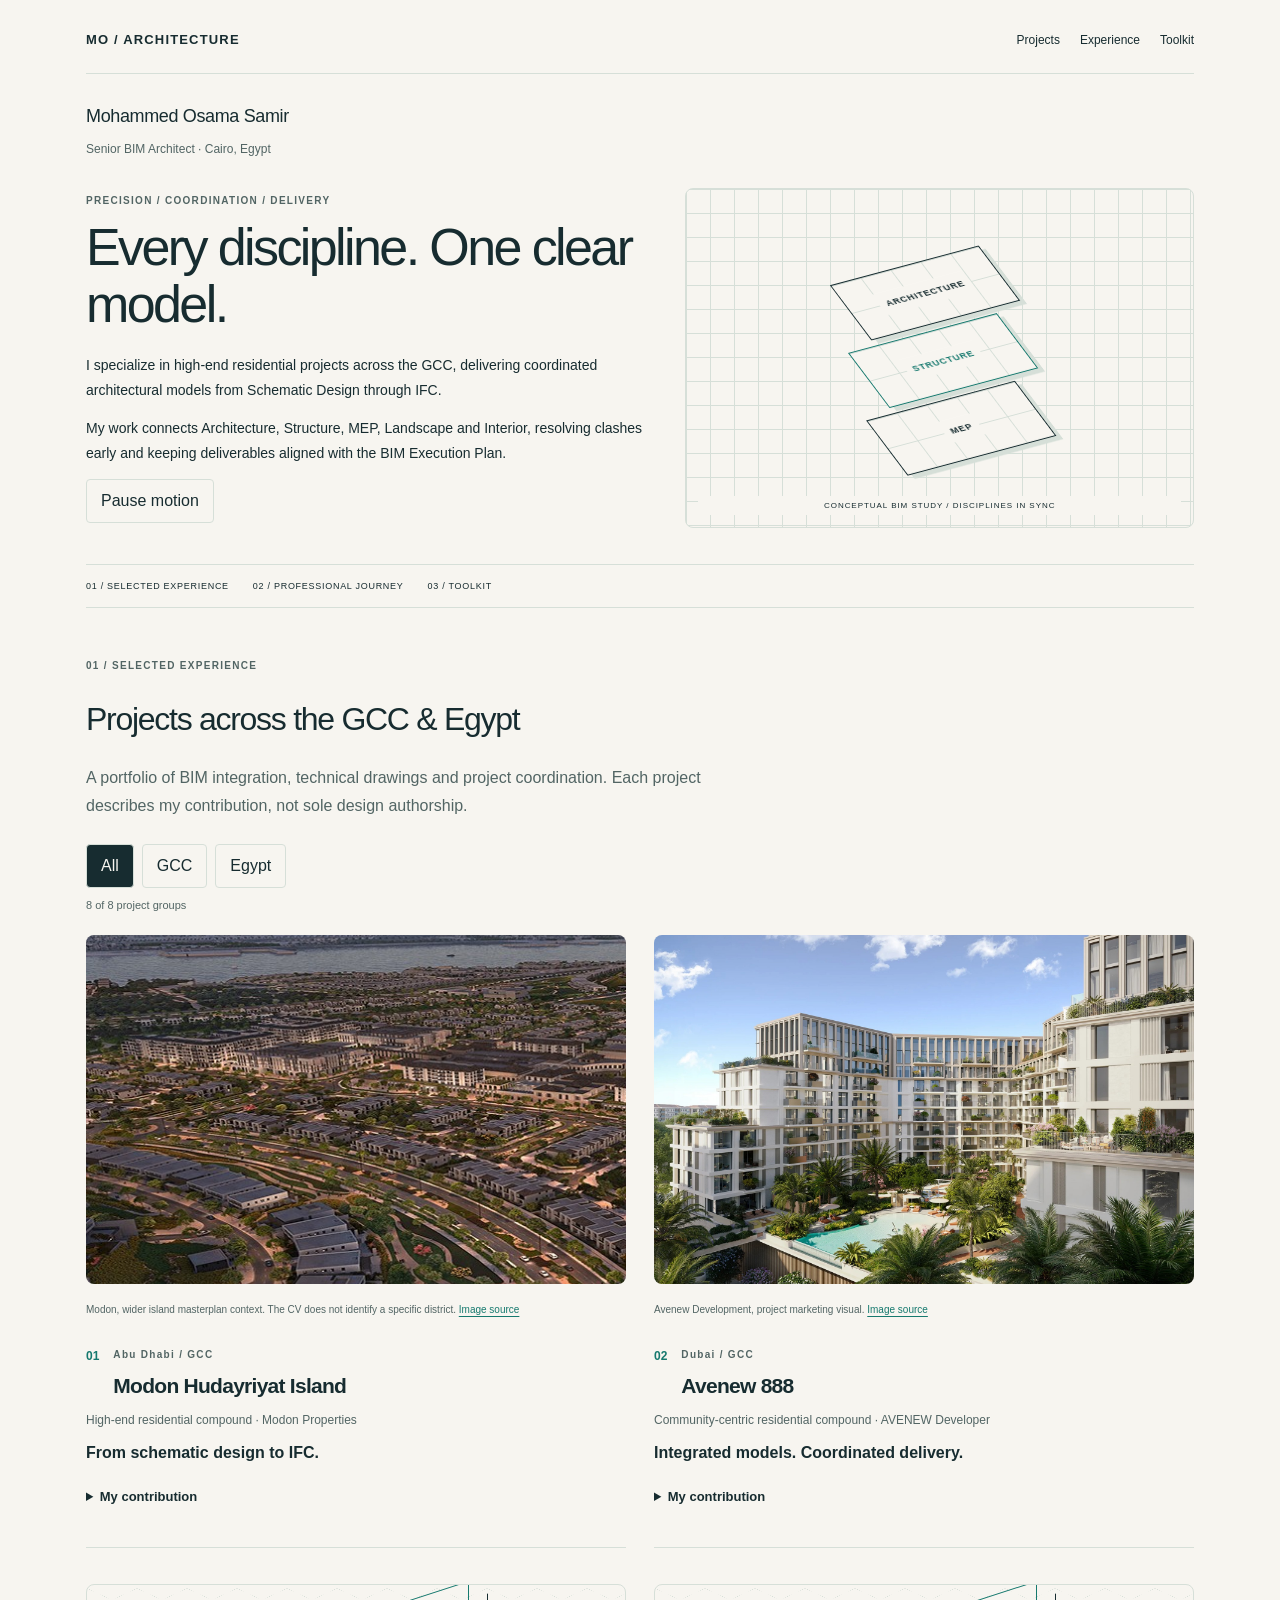
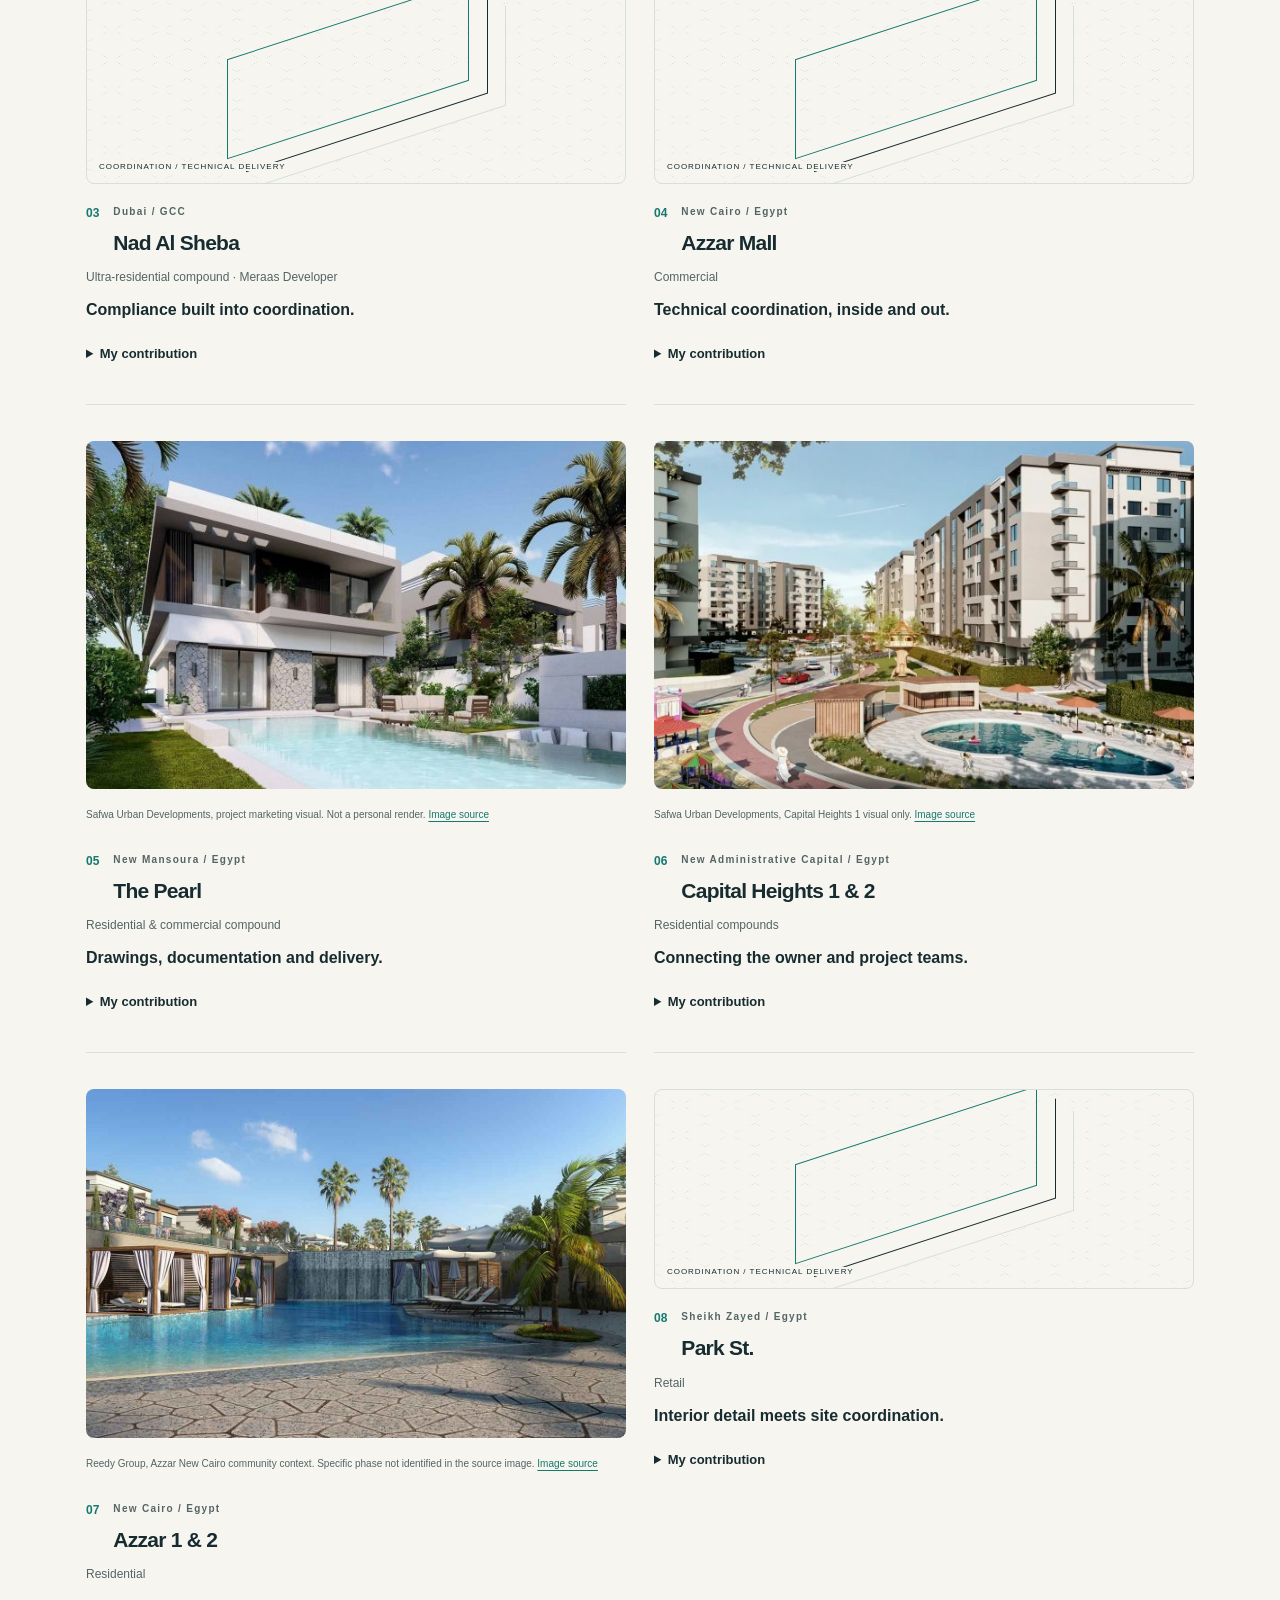
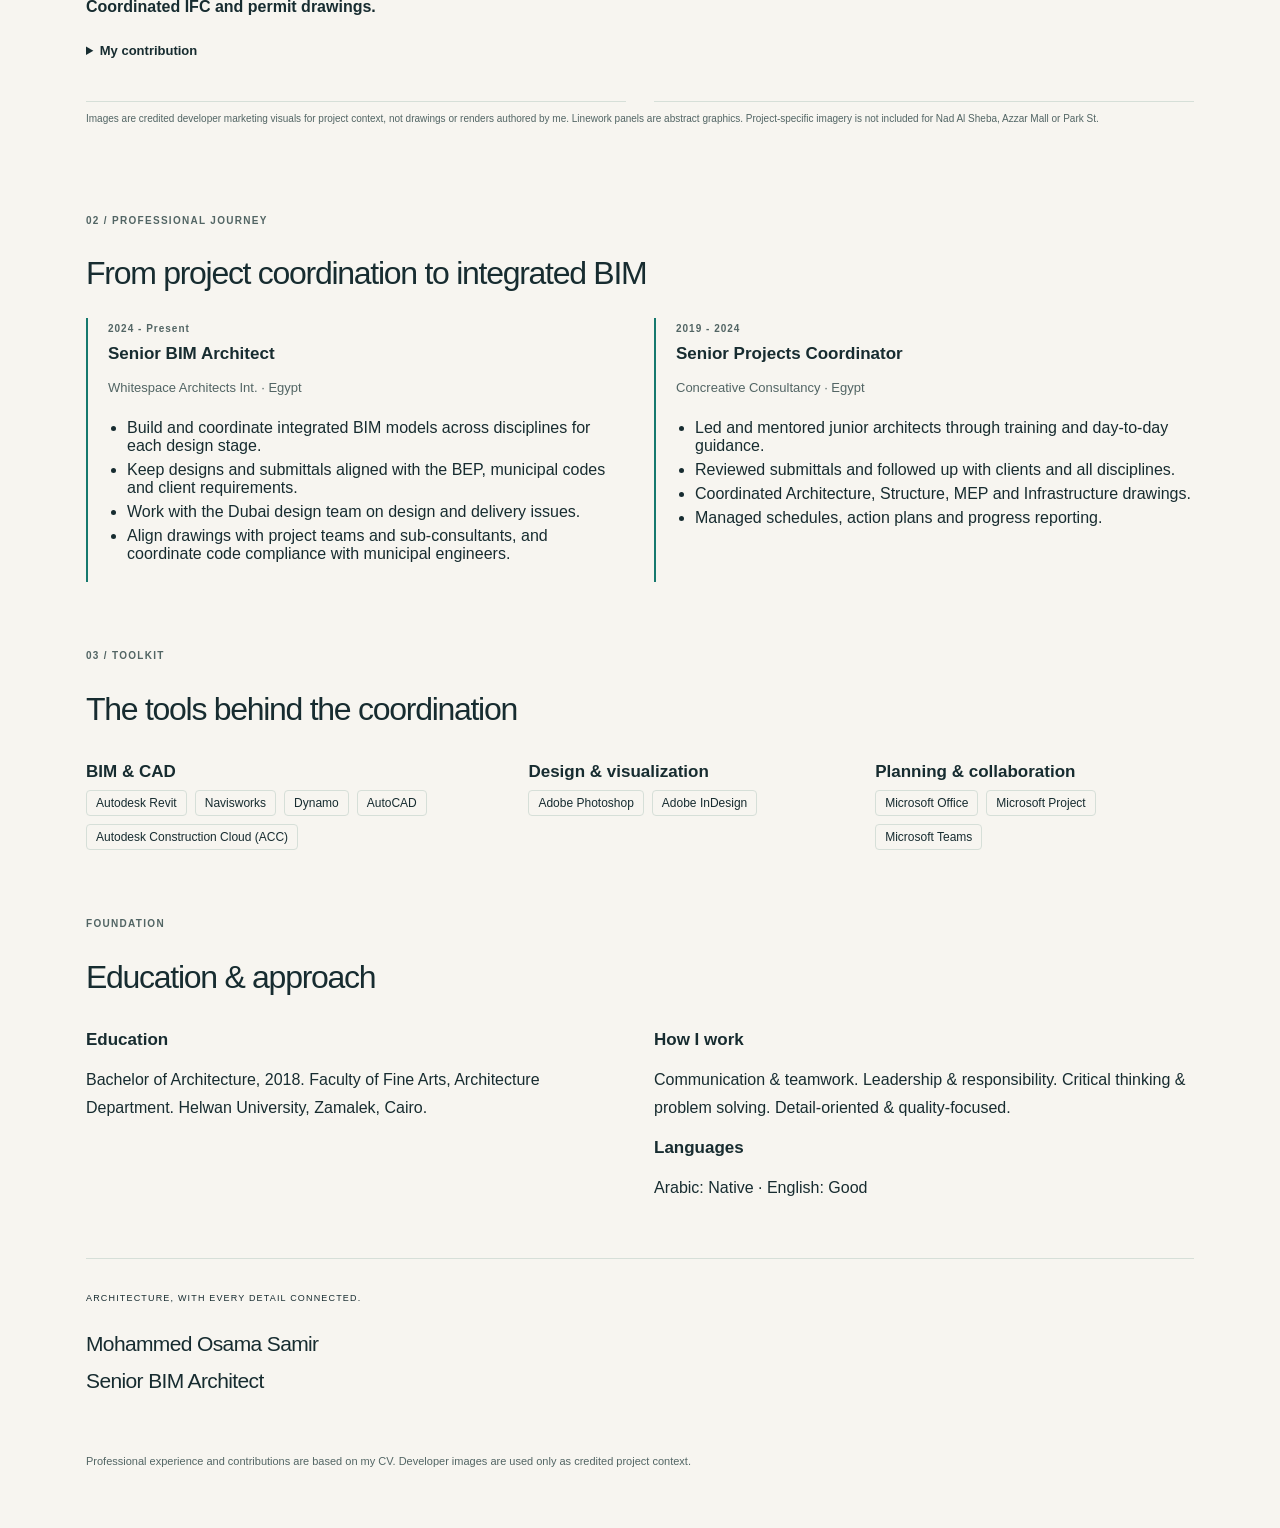
==== index.html @ 78088ff1 "Publish independent portfolio homepage" ====
<!doctype html>
<html lang="en"><head><meta charset="utf-8"><meta name="viewport" content="width=device-width,initial-scale=1"><meta name="description" content="Mohammed Osama Samir, Senior BIM Architect. Coordinated architectural models and technical delivery across the GCC and Egypt."><meta name="theme-color" content="#172c30"><title>Mohammed Osama | BIM Architecture</title><link rel="stylesheet" href="/2-style.css"></head><body><main class="mo-root" id="portfolio"><div class="site-nav"><a href="#" class="brand">MO / ARCHITECTURE</a><nav aria-label="Main"><a href="#projects">Projects</a><a href="#experience">Experience</a><a href="#toolkit">Toolkit</a></nav></div><header><h1 id="name">Mohammed Osama Samir</h1><p class="fact" id="title">Senior BIM Architect · Cairo, Egypt</p></header><div class="mo-hero"><div><p class="mo-eyebrow">PRECISION / COORDINATION / DELIVERY</p><h2 class="mo-statement" id="headline">Every discipline.<br>One clear model.</h2><p id="intro"></p><p id="about"></p><button id="motion" aria-pressed="false">Pause motion</button></div><div class="mo-model" role="img" aria-label="Animated conceptual BIM layer diagram, not a project model"><div class="mo-building"><div class="mo-layer mo-layer1"><span>ARCHITECTURE</span></div><div class="mo-layer mo-layer2"><span>STRUCTURE</span></div><div class="mo-layer mo-layer3"><span>MEP</span></div></div><div class="mo-model-caption">CONCEPTUAL BIM STUDY / DISCIPLINES IN SYNC</div></div></div><div class="mo-index"><span>01 / SELECTED EXPERIENCE</span><span>02 / PROFESSIONAL JOURNEY</span><span>03 / TOOLKIT</span></div><section id="projects"><p class="mo-eyebrow">01 / SELECTED EXPERIENCE</p><h2>Projects across the GCC &amp; Egypt</h2><p class="mo-section-intro">A portfolio of BIM integration, technical drawings and project coordination. Each project describes my contribution, not sole design authorship.</p><div class="filters" aria-label="Explore by region"><button data-region="All" aria-pressed="true">All</button><button data-region="GCC" aria-pressed="false">GCC</button><button data-region="Egypt" aria-pressed="false">Egypt</button></div><p class="mo-count" id="count" aria-live="polite"></p><div class="mo-project-grid" id="project-grid"></div><p class="mo-credit">Images are credited developer marketing visuals for project context, not drawings or renders authored by me. Linework panels are abstract graphics. Project-specific imagery is not included for Nad Al Sheba, Azzar Mall or Park St.</p></section><section id="experience"><p class="mo-eyebrow">02 / PROFESSIONAL JOURNEY</p><h2>From project coordination to integrated BIM</h2><div class="mo-timeline" id="timeline"></div></section><section id="toolkit"><p class="mo-eyebrow">03 / TOOLKIT</p><h2>The tools behind the coordination</h2><div class="mo-skills" id="skills"></div></section><section><p class="mo-eyebrow">FOUNDATION</p><h2>Education &amp; approach</h2><div class="mo-foundation"><div><h3>Education</h3><p id="education"></p></div><div><h3>How I work</h3><p id="approach"></p><h3>Languages</h3><p id="languages"></p></div></div></section><div class="mo-end"><span>ARCHITECTURE, WITH EVERY DETAIL CONNECTED.</span><p>Mohammed Osama Samir<br>Senior BIM Architect</p></div><footer>Professional experience and contributions are based on my CV. Developer images are used only as credited project context.</footer><p id="error" role="alert" hidden>The portfolio content could not load. Please refresh the page.</p></main><script>const $=s=>document.querySelector(s);const el=(t,c,txt)=>{const n=document.createElement(t);if(c)n.className=c;if(txt!==undefined)n.textContent=txt;return n};let projects=[];function render(region='All'){const grid=$('#project-grid');grid.replaceChildren();const shown=projects.filter(p=>region==='All'||p.region===region);$('#count').textContent=`${shown.length} of ${projects.length} project groups`;shown.forEach((p)=>{const a=el('article','mo-project');if(p.image){const img=el('img','mo-project-image');img.src=p.image;img.alt=p.alt||p.name;img.loading='lazy';a.append(img);const credit=el('p','mo-credit',p.credit||'');if(p.url&&/^https:\/\//.test(p.url)){const l=el('a',null,'Image source');l.href=p.url;l.target='_blank';l.rel='noopener noreferrer';credit.append(document.createTextNode(' '),l)}a.append(credit)}else{const drawing=el('div','mo-drawing');drawing.setAttribute('aria-hidden','true');drawing.append(el('div'),el('span',null,'COORDINATION / TECHNICAL DELIVERY'));a.append(drawing)}const head=el('div','mo-project-head');const num=el('span','mo-number',String(p.n||projects.indexOf(p)+1).padStart(2,'0'));const h=el('div');h.append(el('p','mo-eyebrow',`${p.place} / ${p.region}`),el('h3',null,p.name));head.append(num,h);a.append(head,el('p','mo-type',p.type+(p.client?' · '+p.client:'')),el('p','mo-focus',p.focus));const det=el('details','mo-details');det.append(el('summary',null,'My contribution'));const ul=el('ul');(p.roles||[]).forEach(r=>ul.append(el('li',null,r)));det.append(ul);a.append(det);grid.append(a)})}document.querySelectorAll('[data-region]').forEach(b=>b.addEventListener('click',()=>{document.querySelectorAll('[data-region]').forEach(x=>x.setAttribute('aria-pressed',String(x===b)));render(b.dataset.region)}));let paused=matchMedia('(prefers-reduced-motion: reduce)').matches;function setMotion(){ $('#portfolio').classList.toggle('mo-still',paused);$('#motion').textContent=paused?'Resume motion':'Pause motion';$('#motion').setAttribute('aria-pressed',String(paused))}$('#motion').addEventListener('click',()=>{paused=!paused;setMotion()});setMotion();Promise.all([fetch('/4-site.json').then(r=>{if(!r.ok)throw Error();return r.json()}),fetch('/5-projects.json').then(r=>{if(!r.ok)throw Error();return r.json()})]).then(([s,p])=>{projects=p.map(x=>({...x,image:({'/hud.jpg':'/7-hud.jpg','/ave.jpg':'/8-ave.jpg','/pearl.jpg':'/9-pearl.jpg','/cap.jpg':'/10-cap.jpg','/azzar.jpg':'/11-azzar.jpg'})[x.image]||x.image}));for(const key of ['name','headline','intro','about','education','languages','approach'])$('#'+key).textContent=s[key];$('#title').textContent=s.title+' · '+s.location;for(const x of s.experience){const a=el('article');a.append(el('span','mo-date',x.dates),el('h3',null,x.title),el('p','mo-employer',x.company));const u=el('ul');x.points.forEach(t=>u.append(el('li',null,t)));a.append(u);$('#timeline').append(a)}for(const x of s.skills){const a=el('div'),tags=el('div','mo-tags');a.append(el('h3',null,x.title));x.items.forEach(t=>tags.append(el('span',null,t)));a.append(tags);$('#skills').append(a)}render()}).catch(()=>$('#error').hidden=false);
</script></body></html>
---- 2-style.css ----
:root{--ds-page:#f7f5f0;--ds-ink:#172c30;--ds-ink-2:#526564;--ds-hairline:#d6dfd8;--ds-teal:#16796e}*{box-sizing:border-box}body{font-family:Arial,Helvetica,sans-serif}main{max-width:1180px;margin:auto;padding:24px 36px}.site-nav{display:flex;justify-content:space-between;align-items:center;padding:8px 0 26px;border-bottom:1px solid var(--ds-hairline);gap:16px}.site-nav a{color:inherit;text-decoration:none}.site-nav nav{display:flex;gap:20px;font-size:12px}.brand{font-size:13px;font-weight:700;letter-spacing:.09em}header{padding-top:32px}header h1{font-size:18px;font-weight:500;letter-spacing:-.02em;margin:0 0 8px}.fact{font-size:12px;color:var(--ds-ink-2)}section{padding:50px 0 16px}section>h2{font-size:32px;font-weight:400;letter-spacing:-.04em;line-height:1.15;max-width:700px}button{font:inherit;cursor:pointer;color:inherit;background:transparent;border:1px solid var(--ds-hairline);border-radius:4px;padding:10px 14px;min-height:44px}.filters{display:flex;gap:8px;flex-wrap:wrap;margin-top:24px}.filters button[aria-pressed=true]{background:var(--ds-ink);color:var(--ds-page)}a{color:var(--ds-teal);text-underline-offset:3px}footer{font-size:11px;color:var(--ds-ink-2);padding:32px 0;line-height:1.8}li{padding:3px 0}ul{padding-left:19px}.mo-credit a{display:inline-block;min-height:28px;padding:5px 0}.mo-root img{max-width:100%}@media(max-width:600px){main{padding:20px}.site-nav nav{gap:14px}.mo-statement{font-size:42px}.mo-hero{gap:24px}section{padding-top:36px}}
html,body,#root{margin:0;min-height:100%}body{background:var(--ds-page)}.mo-root{color:var(--ds-ink)}.mo-root p{line-height:1.75}.mo-hero{display:grid;gap:28px;margin:28px 0 36px;align-items:center}.mo-eyebrow{font-size:10px;letter-spacing:.13em;line-height:1.6!important;font-weight:600;margin:0 0 10px;color:var(--ds-ink-2)}.mo-statement{font-family:inherit;font-size:38px;font-weight:350;letter-spacing:-.05em;line-height:1.1;margin:0 0 20px}.mo-hero p:not(.mo-eyebrow){font-size:14px}.mo-model{height:280px;position:relative;overflow:hidden;border:1px solid var(--ds-hairline);border-radius:8px;background-image:linear-gradient(var(--ds-hairline) 1px,transparent 1px),linear-gradient(90deg,var(--ds-hairline) 1px,transparent 1px);background-size:24px 24px}.mo-building{position:absolute;width:154px;height:150px;top:56px;left:calc(50% - 77px);transform:rotateX(50deg) rotateZ(-30deg);transform-style:preserve-3d;animation:mo-orbit 14s ease-in-out infinite}.mo-layer{position:absolute;inset:0;border:1px solid var(--ds-ink);background:var(--ds-page);background-image:repeating-linear-gradient(90deg,transparent 0 30px,var(--ds-hairline) 30px 31px),repeating-linear-gradient(0deg,transparent 0 30px,var(--ds-hairline) 30px 31px);box-shadow:6px 6px 0 var(--ds-hairline);display:flex;align-items:center;justify-content:center}.mo-layer span{font-size:9px;letter-spacing:.09em;font-weight:600;padding:7px;background:var(--ds-page)}.mo-layer1{transform:translateY(-50px);animation:mo-float 6s ease-in-out infinite}.mo-layer2{transform:translateY(0);border-color:var(--ds-teal);color:var(--ds-teal)}.mo-layer3{transform:translateY(50px);animation:mo-float2 6s ease-in-out infinite}.mo-model-caption{position:absolute;bottom:12px;left:12px;right:12px;font-size:8px;letter-spacing:.12em;text-align:center;background:var(--ds-page);padding:5px}.mo-index{padding:16px 0;border-top:1px solid var(--ds-hairline);border-bottom:1px solid var(--ds-hairline);display:flex;flex-wrap:wrap;gap:12px 24px;font-size:9px;letter-spacing:.08em}.mo-section-intro{max-width:680px;color:var(--ds-ink-2)}.mo-count{font-size:11px;color:var(--ds-ink-2);margin:8px 0 20px}.mo-project-grid{display:grid;gap:34px}.mo-project{min-width:0;padding-bottom:24px;border-bottom:1px solid var(--ds-hairline)}.mo-project-image{display:block;width:100%;aspect-ratio:1.55;object-fit:cover;border-radius:8px}.mo-credit{font-size:10px;line-height:1.55!important;color:var(--ds-ink-2);margin:9px 0 20px}.mo-project-head{display:flex;gap:14px;align-items:flex-start;margin-top:20px}.mo-number{font-size:12px;font-weight:600;color:var(--ds-teal);padding-top:2px}.mo-project h3{font-size:21px;line-height:1.2;font-weight:600;letter-spacing:-.035em;margin:0;overflow-wrap:anywhere}.mo-type{font-size:12px;color:var(--ds-ink-2);margin:12px 0 6px}.mo-focus{font-size:16px;font-weight:600;margin:8px 0 12px}.mo-details summary{cursor:pointer;min-height:44px;display:list-item;padding:10px 0;box-sizing:border-box;font-size:13px;font-weight:600}.mo-details summary:hover{text-decoration:underline}.mo-details li{font-size:13px;line-height:1.75}.mo-drawing{height:200px;border-radius:8px;border:1px solid var(--ds-hairline);position:relative;overflow:hidden;background-image:linear-gradient(25deg,transparent 49.7%,var(--ds-hairline) 50%,transparent 50.3%),linear-gradient(155deg,transparent 49.7%,var(--ds-hairline) 50%,transparent 50.3%);background-size:50px 30px}.mo-drawing div{height:100px;width:45%;position:absolute;left:26%;top:35px;transform:skewY(-18deg);border:1px solid var(--ds-teal);box-shadow:18px 18px 0 var(--ds-page),19px 19px 0 var(--ds-ink),36px 36px 0 var(--ds-page),37px 37px 0 var(--ds-hairline)}.mo-drawing span{position:absolute;bottom:12px;left:12px;font-size:8px;letter-spacing:.12em;background:var(--ds-page)}.mo-timeline{display:grid;gap:32px}.mo-timeline article{padding-left:20px;border-left:2px solid var(--ds-teal)}.mo-timeline h3,.mo-foundation h3,.mo-skills h3{font-size:17px;font-weight:600;margin:8px 0}.mo-date{font-size:10px;font-weight:600;letter-spacing:.1em;color:var(--ds-ink-2)}.mo-employer{font-size:13px;color:var(--ds-ink-2)}.mo-skills{display:grid;gap:24px}.mo-tags{display:flex;gap:8px;flex-wrap:wrap}.mo-tags span{border:1px solid var(--ds-hairline);padding:5px 9px;border-radius:4px;font-size:12px}.mo-foundation{display:grid;gap:24px}.mo-end{border-top:1px solid var(--ds-hairline);padding-top:28px;margin-top:24px}.mo-end span{font-size:9px;letter-spacing:.13em}.mo-end p{font-size:21px;letter-spacing:-.03em}.mo-still *{animation:none!important}.mo-root :focus-visible{outline:2px solid var(--ds-teal);outline-offset:4px}@keyframes mo-float{50%{transform:translateY(-65px)}}@keyframes mo-float2{50%{transform:translateY(65px)}}@keyframes mo-orbit{50%{transform:rotateX(50deg) rotateZ(-20deg)}}@media(min-width:768px){.mo-hero{grid-template-columns:1.1fr 1fr;gap:40px}.mo-statement{font-size:52px}.mo-model{height:340px}.mo-building{top:85px}.mo-project-grid{grid-template-columns:repeat(2,minmax(0,1fr));gap:36px 28px}.mo-timeline{grid-template-columns:repeat(2,minmax(0,1fr));gap:28px}.mo-skills{grid-template-columns:1.3fr 1fr 1fr;gap:28px}.mo-foundation{grid-template-columns:1fr 1fr;gap:28px}}@media(prefers-reduced-motion:reduce){.mo-root *{animation:none!important}}.mo-credit a{display:inline-block;min-height:24px;line-height:24px;position:relative;z-index:1}.mo-building{transform:rotate(-15deg);animation:mo-orbit-flat 14s ease-in-out infinite}.mo-layer{height:64px;inset:auto 0;transform:skewX(22deg);box-shadow:4px 5px 0 var(--ds-hairline)}.mo-layer1{top:-15px;z-index:3;animation:mo-floor1 6s ease-in-out infinite}.mo-layer2{top:55px;z-index:2;transform:skewX(22deg)}.mo-layer3{top:125px;z-index:1;animation:mo-floor3 6s ease-in-out infinite}@keyframes mo-floor1{50%{transform:skewX(22deg) translateY(-12px)}}@keyframes mo-floor3{50%{transform:skewX(22deg) translateY(12px)}}@keyframes mo-orbit-flat{50%{transform:rotate(-8deg)}}
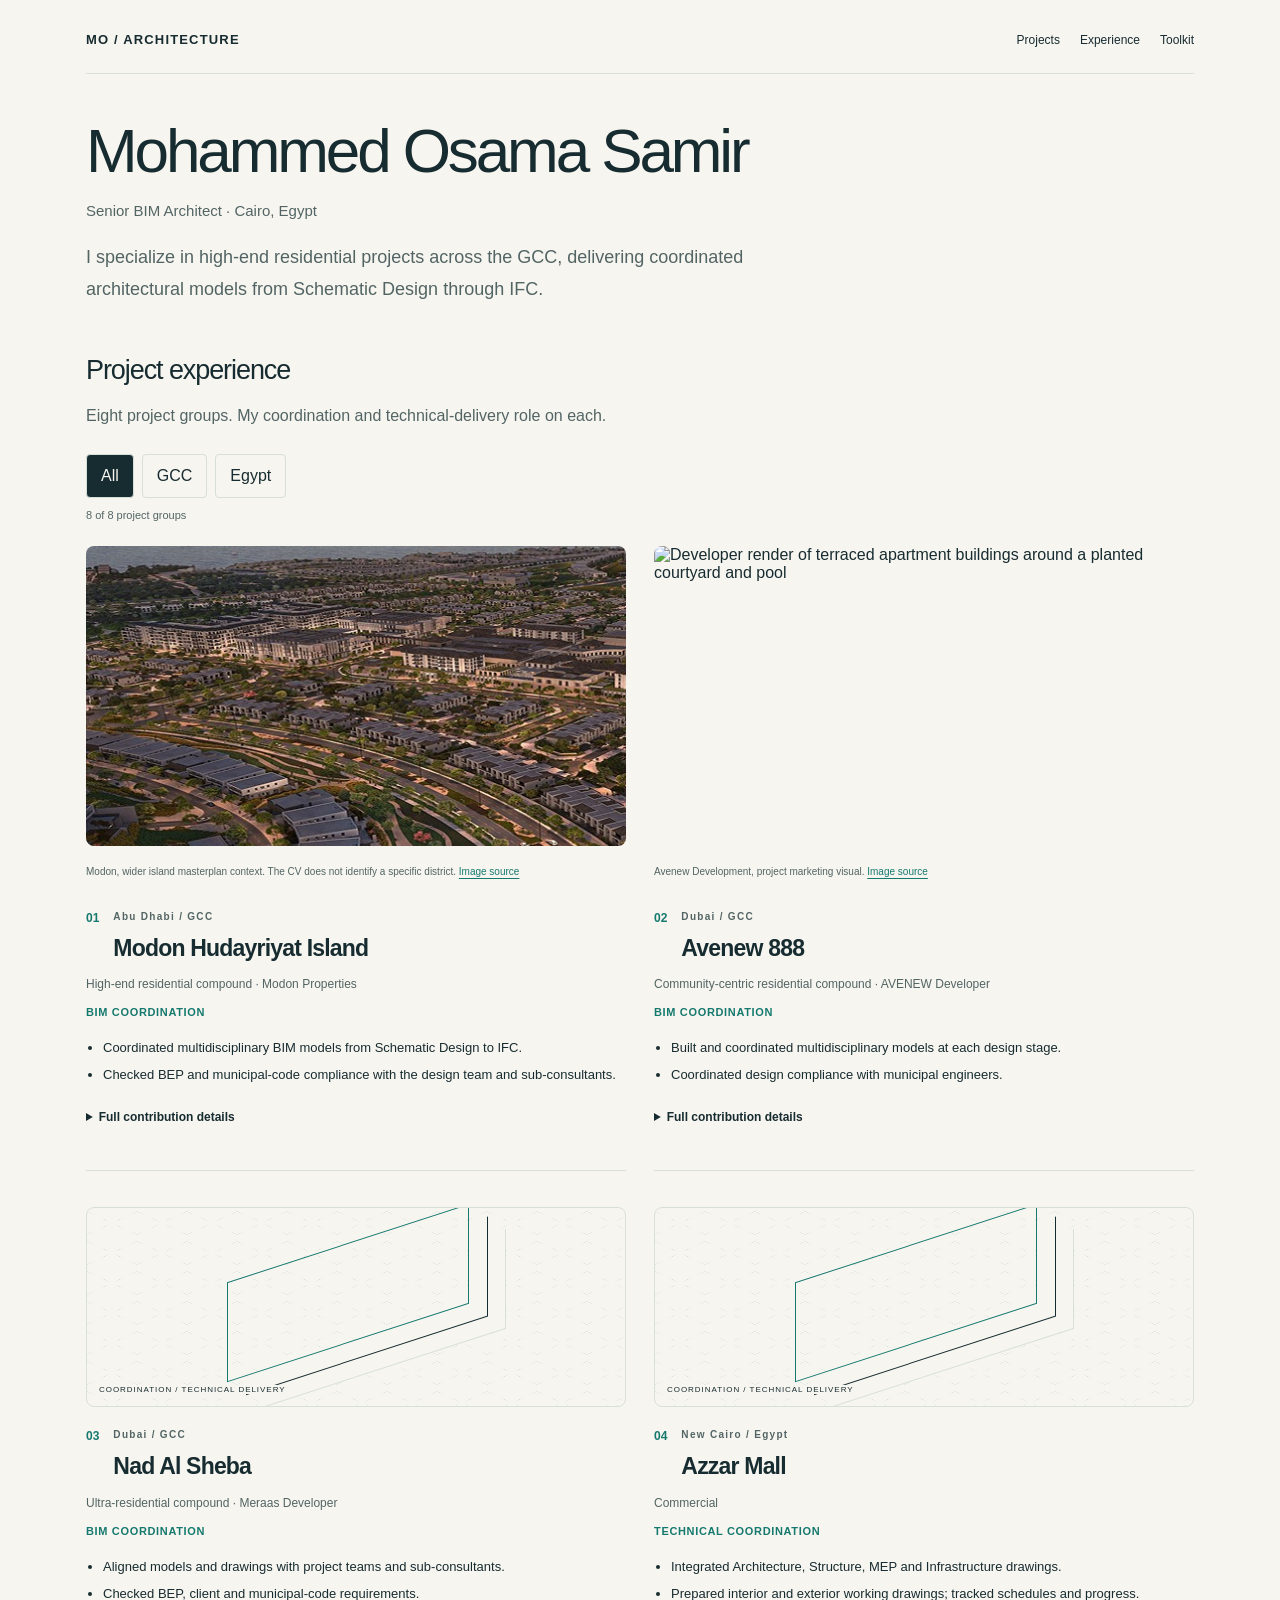
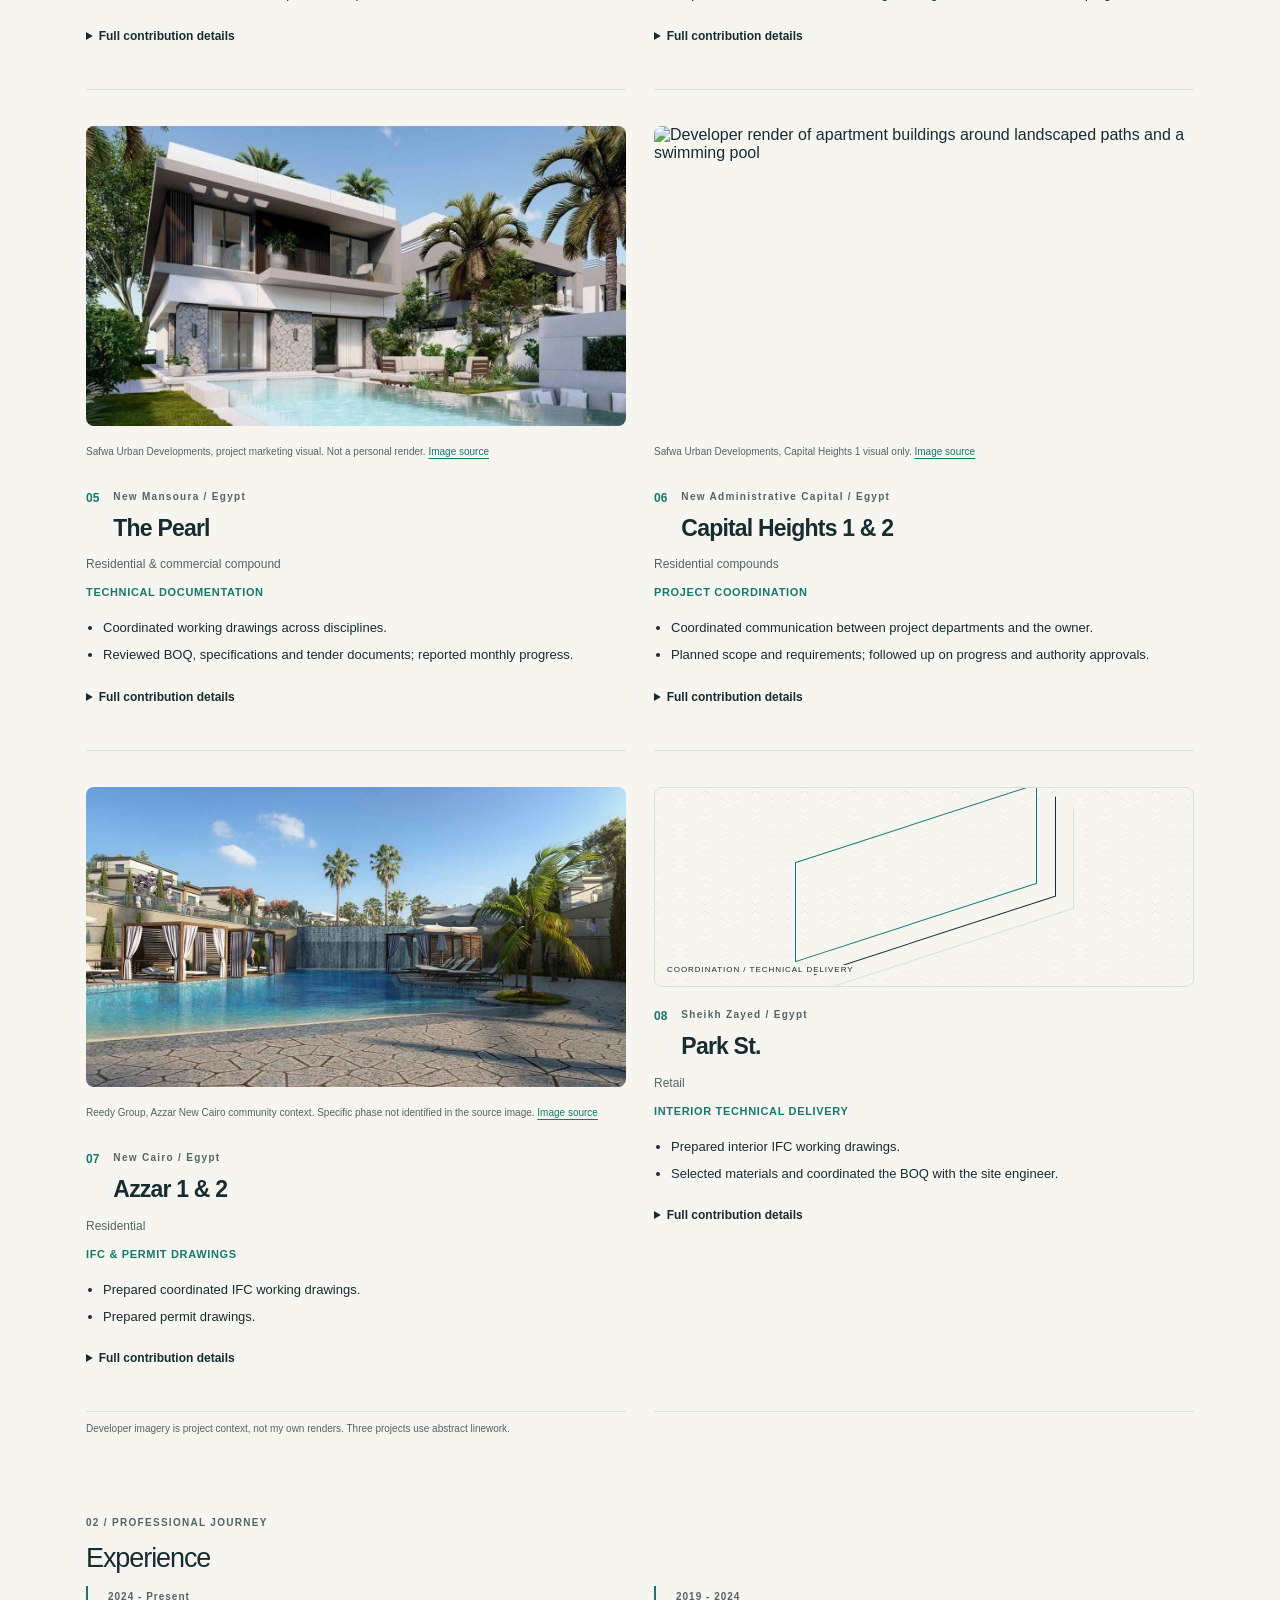
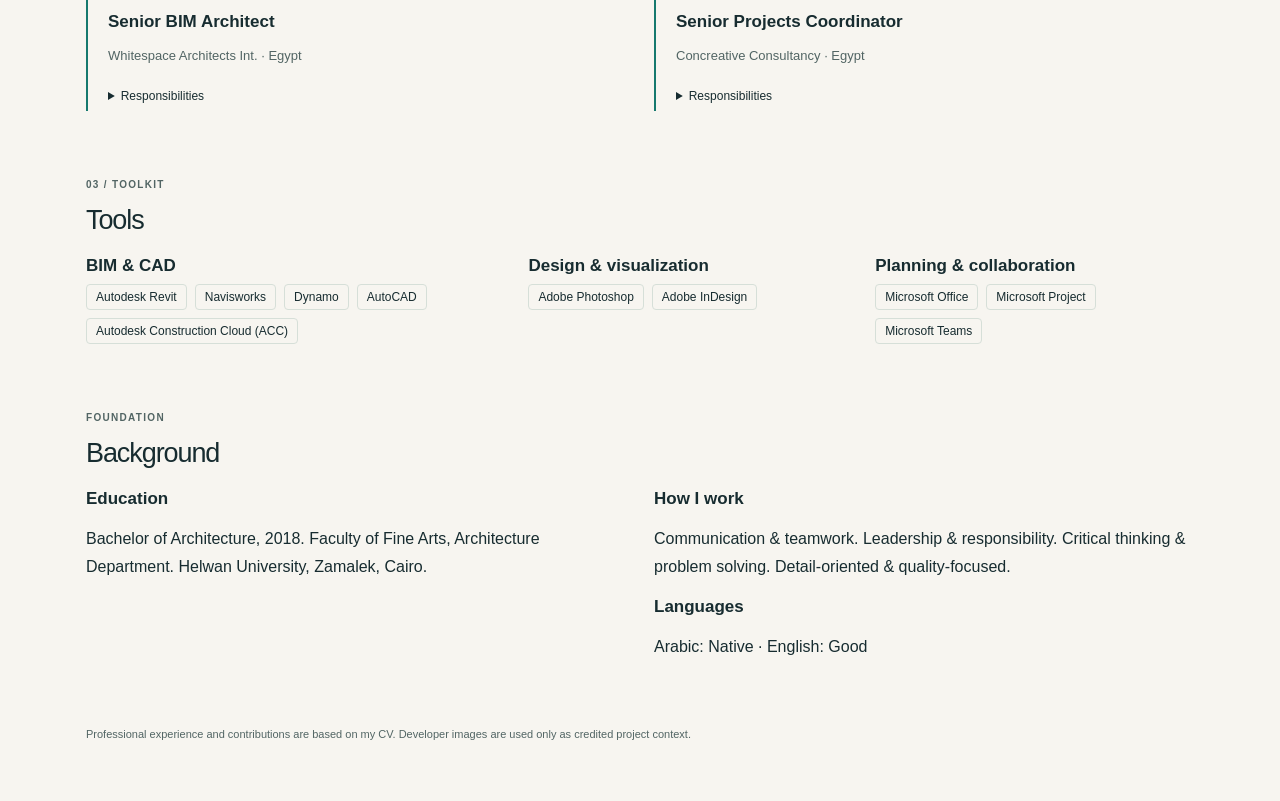
==== commit 23712683: "Update index.html (via Pages CMS)" ====
--- a/index.html
+++ b/index.html
@@ -1,3 +1,3 @@
 <!doctype html>
-<html lang="en"><head><meta charset="utf-8"><meta name="viewport" content="width=device-width,initial-scale=1"><meta name="description" content="Mohammed Osama Samir, Senior BIM Architect. Coordinated architectural models and technical delivery across the GCC and Egypt."><meta name="theme-color" content="#172c30"><title>Mohammed Osama | BIM Architecture</title><link rel="stylesheet" href="/2-style.css"></head><body><main class="mo-root" id="portfolio"><div class="site-nav"><a href="#" class="brand">MO / ARCHITECTURE</a><nav aria-label="Main"><a href="#projects">Projects</a><a href="#experience">Experience</a><a href="#toolkit">Toolkit</a></nav></div><header><h1 id="name">Mohammed Osama Samir</h1><p class="fact" id="title">Senior BIM Architect · Cairo, Egypt</p></header><div class="mo-hero"><div><p class="mo-eyebrow">PRECISION / COORDINATION / DELIVERY</p><h2 class="mo-statement" id="headline">Every discipline.<br>One clear model.</h2><p id="intro"></p><p id="about"></p><button id="motion" aria-pressed="false">Pause motion</button></div><div class="mo-model" role="img" aria-label="Animated conceptual BIM layer diagram, not a project model"><div class="mo-building"><div class="mo-layer mo-layer1"><span>ARCHITECTURE</span></div><div class="mo-layer mo-layer2"><span>STRUCTURE</span></div><div class="mo-layer mo-layer3"><span>MEP</span></div></div><div class="mo-model-caption">CONCEPTUAL BIM STUDY / DISCIPLINES IN SYNC</div></div></div><div class="mo-index"><span>01 / SELECTED EXPERIENCE</span><span>02 / PROFESSIONAL JOURNEY</span><span>03 / TOOLKIT</span></div><section id="projects"><p class="mo-eyebrow">01 / SELECTED EXPERIENCE</p><h2>Projects across the GCC &amp; Egypt</h2><p class="mo-section-intro">A portfolio of BIM integration, technical drawings and project coordination. Each project describes my contribution, not sole design authorship.</p><div class="filters" aria-label="Explore by region"><button data-region="All" aria-pressed="true">All</button><button data-region="GCC" aria-pressed="false">GCC</button><button data-region="Egypt" aria-pressed="false">Egypt</button></div><p class="mo-count" id="count" aria-live="polite"></p><div class="mo-project-grid" id="project-grid"></div><p class="mo-credit">Images are credited developer marketing visuals for project context, not drawings or renders authored by me. Linework panels are abstract graphics. Project-specific imagery is not included for Nad Al Sheba, Azzar Mall or Park St.</p></section><section id="experience"><p class="mo-eyebrow">02 / PROFESSIONAL JOURNEY</p><h2>From project coordination to integrated BIM</h2><div class="mo-timeline" id="timeline"></div></section><section id="toolkit"><p class="mo-eyebrow">03 / TOOLKIT</p><h2>The tools behind the coordination</h2><div class="mo-skills" id="skills"></div></section><section><p class="mo-eyebrow">FOUNDATION</p><h2>Education &amp; approach</h2><div class="mo-foundation"><div><h3>Education</h3><p id="education"></p></div><div><h3>How I work</h3><p id="approach"></p><h3>Languages</h3><p id="languages"></p></div></div></section><div class="mo-end"><span>ARCHITECTURE, WITH EVERY DETAIL CONNECTED.</span><p>Mohammed Osama Samir<br>Senior BIM Architect</p></div><footer>Professional experience and contributions are based on my CV. Developer images are used only as credited project context.</footer><p id="error" role="alert" hidden>The portfolio content could not load. Please refresh the page.</p></main><script>const $=s=>document.querySelector(s);const el=(t,c,txt)=>{const n=document.createElement(t);if(c)n.className=c;if(txt!==undefined)n.textContent=txt;return n};let projects=[];function render(region='All'){const grid=$('#project-grid');grid.replaceChildren();const shown=projects.filter(p=>region==='All'||p.region===region);$('#count').textContent=`${shown.length} of ${projects.length} project groups`;shown.forEach((p)=>{const a=el('article','mo-project');if(p.image){const img=el('img','mo-project-image');img.src=p.image;img.alt=p.alt||p.name;img.loading='lazy';a.append(img);const credit=el('p','mo-credit',p.credit||'');if(p.url&&/^https:\/\//.test(p.url)){const l=el('a',null,'Image source');l.href=p.url;l.target='_blank';l.rel='noopener noreferrer';credit.append(document.createTextNode(' '),l)}a.append(credit)}else{const drawing=el('div','mo-drawing');drawing.setAttribute('aria-hidden','true');drawing.append(el('div'),el('span',null,'COORDINATION / TECHNICAL DELIVERY'));a.append(drawing)}const head=el('div','mo-project-head');const num=el('span','mo-number',String(p.n||projects.indexOf(p)+1).padStart(2,'0'));const h=el('div');h.append(el('p','mo-eyebrow',`${p.place} / ${p.region}`),el('h3',null,p.name));head.append(num,h);a.append(head,el('p','mo-type',p.type+(p.client?' · '+p.client:'')),el('p','mo-focus',p.focus));const det=el('details','mo-details');det.append(el('summary',null,'My contribution'));const ul=el('ul');(p.roles||[]).forEach(r=>ul.append(el('li',null,r)));det.append(ul);a.append(det);grid.append(a)})}document.querySelectorAll('[data-region]').forEach(b=>b.addEventListener('click',()=>{document.querySelectorAll('[data-region]').forEach(x=>x.setAttribute('aria-pressed',String(x===b)));render(b.dataset.region)}));let paused=matchMedia('(prefers-reduced-motion: reduce)').matches;function setMotion(){ $('#portfolio').classList.toggle('mo-still',paused);$('#motion').textContent=paused?'Resume motion':'Pause motion';$('#motion').setAttribute('aria-pressed',String(paused))}$('#motion').addEventListener('click',()=>{paused=!paused;setMotion()});setMotion();Promise.all([fetch('/4-site.json').then(r=>{if(!r.ok)throw Error();return r.json()}),fetch('/5-projects.json').then(r=>{if(!r.ok)throw Error();return r.json()})]).then(([s,p])=>{projects=p.map(x=>({...x,image:({'/hud.jpg':'/7-hud.jpg','/ave.jpg':'/8-ave.jpg','/pearl.jpg':'/9-pearl.jpg','/cap.jpg':'/10-cap.jpg','/azzar.jpg':'/11-azzar.jpg'})[x.image]||x.image}));for(const key of ['name','headline','intro','about','education','languages','approach'])$('#'+key).textContent=s[key];$('#title').textContent=s.title+' · '+s.location;for(const x of s.experience){const a=el('article');a.append(el('span','mo-date',x.dates),el('h3',null,x.title),el('p','mo-employer',x.company));const u=el('ul');x.points.forEach(t=>u.append(el('li',null,t)));a.append(u);$('#timeline').append(a)}for(const x of s.skills){const a=el('div'),tags=el('div','mo-tags');a.append(el('h3',null,x.title));x.items.forEach(t=>tags.append(el('span',null,t)));a.append(tags);$('#skills').append(a)}render()}).catch(()=>$('#error').hidden=false);
-</script></body></html>
+<html lang="en"><head><meta charset="utf-8"><meta name="viewport" content="width=device-width,initial-scale=1"><meta name="description" content="Mohammed Osama Samir, Senior BIM Architect. Coordinated architectural models and technical delivery across the GCC and Egypt."><meta name="theme-color" content="#172c30"><title>Mohammed Osama | BIM Architecture</title><link rel="stylesheet" href="/2-style.css"><style>header{padding-top:44px}header h1{font-size:clamp(32px,5vw,62px);font-weight:400;letter-spacing:-.05em;line-height:1.05}.fact{font-size:15px}.concise-intro{max-width:670px;font-size:18px;line-height:1.6;color:var(--ds-ink-2);margin:18px 0 8px}#projects{padding-top:20px}section>h2{font-size:27px;margin:12px 0}.mo-project-grid{gap:36px 28px}.mo-project-image{aspect-ratio:1.8}.mo-project h3{font-size:23px}.contribution-brief{font-size:13px;line-height:1.6;padding-left:17px}.mo-focus{font-size:11px;letter-spacing:.06em;text-transform:uppercase;color:var(--ds-teal)}.mo-credit{margin-bottom:12px;font-size:10px}.mo-details summary,summary{cursor:pointer;font-size:12px;padding:8px 0}.mo-timeline li{font-size:13px;line-height:1.6}.mo-project{animation:appear .45s ease both}.mo-project:nth-child(even){animation-delay:.08s}@keyframes appear{from{opacity:0;transform:translateY(12px)}to{opacity:1;transform:translateY(0)}}@media(prefers-reduced-motion:reduce){.mo-project{animation:none}}@media(max-width:600px){header{padding-top:32px}.concise-intro{font-size:16px}.mo-project-grid{gap:30px}.site-nav{padding-bottom:20px}.mo-project-image{aspect-ratio:1.55}}</style></head><body><main class="mo-root" id="portfolio"><div class="site-nav"><a href="#" class="brand">MO / ARCHITECTURE</a><nav aria-label="Main"><a href="#projects">Projects</a><a href="#experience">Experience</a><a href="#toolkit">Toolkit</a></nav></div><header><h1 id="name">Mohammed Osama Samir</h1><p class="fact" id="title">Senior BIM Architect · Cairo, Egypt</p></header><div class="concise-intro"><p id="intro">BIM coordination and technical delivery across the GCC and Egypt.</p></div><div id="headline" hidden></div><div id="about" hidden></div><button id="motion" hidden>Pause motion</button><section id="projects"><h2>Project experience</h2><p class="mo-section-intro">Eight project groups. My coordination and technical-delivery role on each.</p><div class="filters" aria-label="Explore by region"><button data-region="All" aria-pressed="true">All</button><button data-region="GCC" aria-pressed="false">GCC</button><button data-region="Egypt" aria-pressed="false">Egypt</button></div><p class="mo-count" id="count" aria-live="polite"></p><div class="mo-project-grid" id="project-grid"></div><p class="mo-credit">Developer imagery is project context, not my own renders. Three projects use abstract linework.</p></section><section id="experience"><p class="mo-eyebrow">02 / PROFESSIONAL JOURNEY</p><h2>Experience</h2><div class="mo-timeline" id="timeline"></div></section><section id="toolkit"><p class="mo-eyebrow">03 / TOOLKIT</p><h2>Tools</h2><div class="mo-skills" id="skills"></div></section><section><p class="mo-eyebrow">FOUNDATION</p><h2>Background</h2><div class="mo-foundation"><div><h3>Education</h3><p id="education"></p></div><div><h3>How I work</h3><p id="approach"></p><h3>Languages</h3><p id="languages"></p></div></div></section><footer>Professional experience and contributions are based on my CV. Developer images are used only as credited project context.</footer><p id="error" role="alert" hidden>The portfolio content could not load. Please refresh the page.</p></main><script>const $=s=>document.querySelector(s);const el=(t,c,txt)=>{const n=document.createElement(t);if(c)n.className=c;if(txt!==undefined)n.textContent=txt;return n};let projects=[];function render(region='All'){const grid=$('#project-grid');grid.replaceChildren();const shown=projects.filter(p=>region==='All'||p.region===region);$('#count').textContent=`${shown.length} of ${projects.length} project groups`;shown.forEach((p)=>{const a=el('article','mo-project');if(p.image){const img=el('img','mo-project-image');img.src=p.image;img.alt=p.alt||p.name;img.loading='lazy';a.append(img);const credit=el('p','mo-credit',p.credit||'');if(p.url&&/^https:\/\//.test(p.url)){const l=el('a',null,'Image source');l.href=p.url;l.target='_blank';l.rel='noopener noreferrer';credit.append(document.createTextNode(' '),l)}a.append(credit)}else{const drawing=el('div','mo-drawing');drawing.setAttribute('aria-hidden','true');drawing.append(el('div'),el('span',null,'COORDINATION / TECHNICAL DELIVERY'));a.append(drawing)}const head=el('div','mo-project-head');const num=el('span','mo-number',String(p.n||projects.indexOf(p)+1).padStart(2,'0'));const h=el('div');h.append(el('p','mo-eyebrow',`${p.place} / ${p.region}`),el('h3',null,p.name));head.append(num,h);a.append(head,el('p','mo-type',p.type+(p.client?' · '+p.client:'')),el('p','mo-focus',p.focus));const brief=el('ul','contribution-brief');(p.highlights||p.roles||[]).slice(0,2).forEach(t=>brief.append(el('li',null,t)));a.append(brief);const det=el('details','mo-details');det.append(el('summary',null,'Full contribution details'));const ul=el('ul');(p.roles||[]).forEach(r=>ul.append(el('li',null,r)));det.append(ul);a.append(det);grid.append(a)})}document.querySelectorAll('[data-region]').forEach(b=>b.addEventListener('click',()=>{document.querySelectorAll('[data-region]').forEach(x=>x.setAttribute('aria-pressed',String(x===b)));render(b.dataset.region)}));let paused=matchMedia('(prefers-reduced-motion: reduce)').matches;function setMotion(){ $('#portfolio').classList.toggle('mo-still',paused);$('#motion').textContent=paused?'Resume motion':'Pause motion';$('#motion').setAttribute('aria-pressed',String(paused))}$('#motion').addEventListener('click',()=>{paused=!paused;setMotion()});setMotion();Promise.all([fetch('/4-site.json').then(r=>{if(!r.ok)throw Error();return r.json()}),fetch('/5-projects.json').then(r=>{if(!r.ok)throw Error();return r.json()})]).then(([s,p])=>{projects=p.map(x=>({...x,image:({'/hud.jpg':'/7-hud.jpg','/ave.jpg':'/8-ave.jpg','/pearl.jpg':'/9-pearl.jpg','/cap.jpg':'/10-cap.jpg','/azzar.jpg':'/11-azzar.jpg'})[x.image]||x.image}));for(const key of ['name','headline','intro','about','education','languages','approach'])$('#'+key).textContent=s[key];$('#title').textContent=s.title+' · '+s.location;for(const x of s.experience){const a=el('article');a.append(el('span','mo-date',x.dates),el('h3',null,x.title),el('p','mo-employer',x.company));const u=el('ul');x.points.forEach(t=>u.append(el('li',null,t)));const det=el('details');det.append(el('summary',null,'Responsibilities'),u);a.append(det);$('#timeline').append(a)}for(const x of s.skills){const a=el('div'),tags=el('div','mo-tags');a.append(el('h3',null,x.title));x.items.forEach(t=>tags.append(el('span',null,t)));a.append(tags);$('#skills').append(a)}render()}).catch(()=>$('#error').hidden=false);
+</script></body></html>
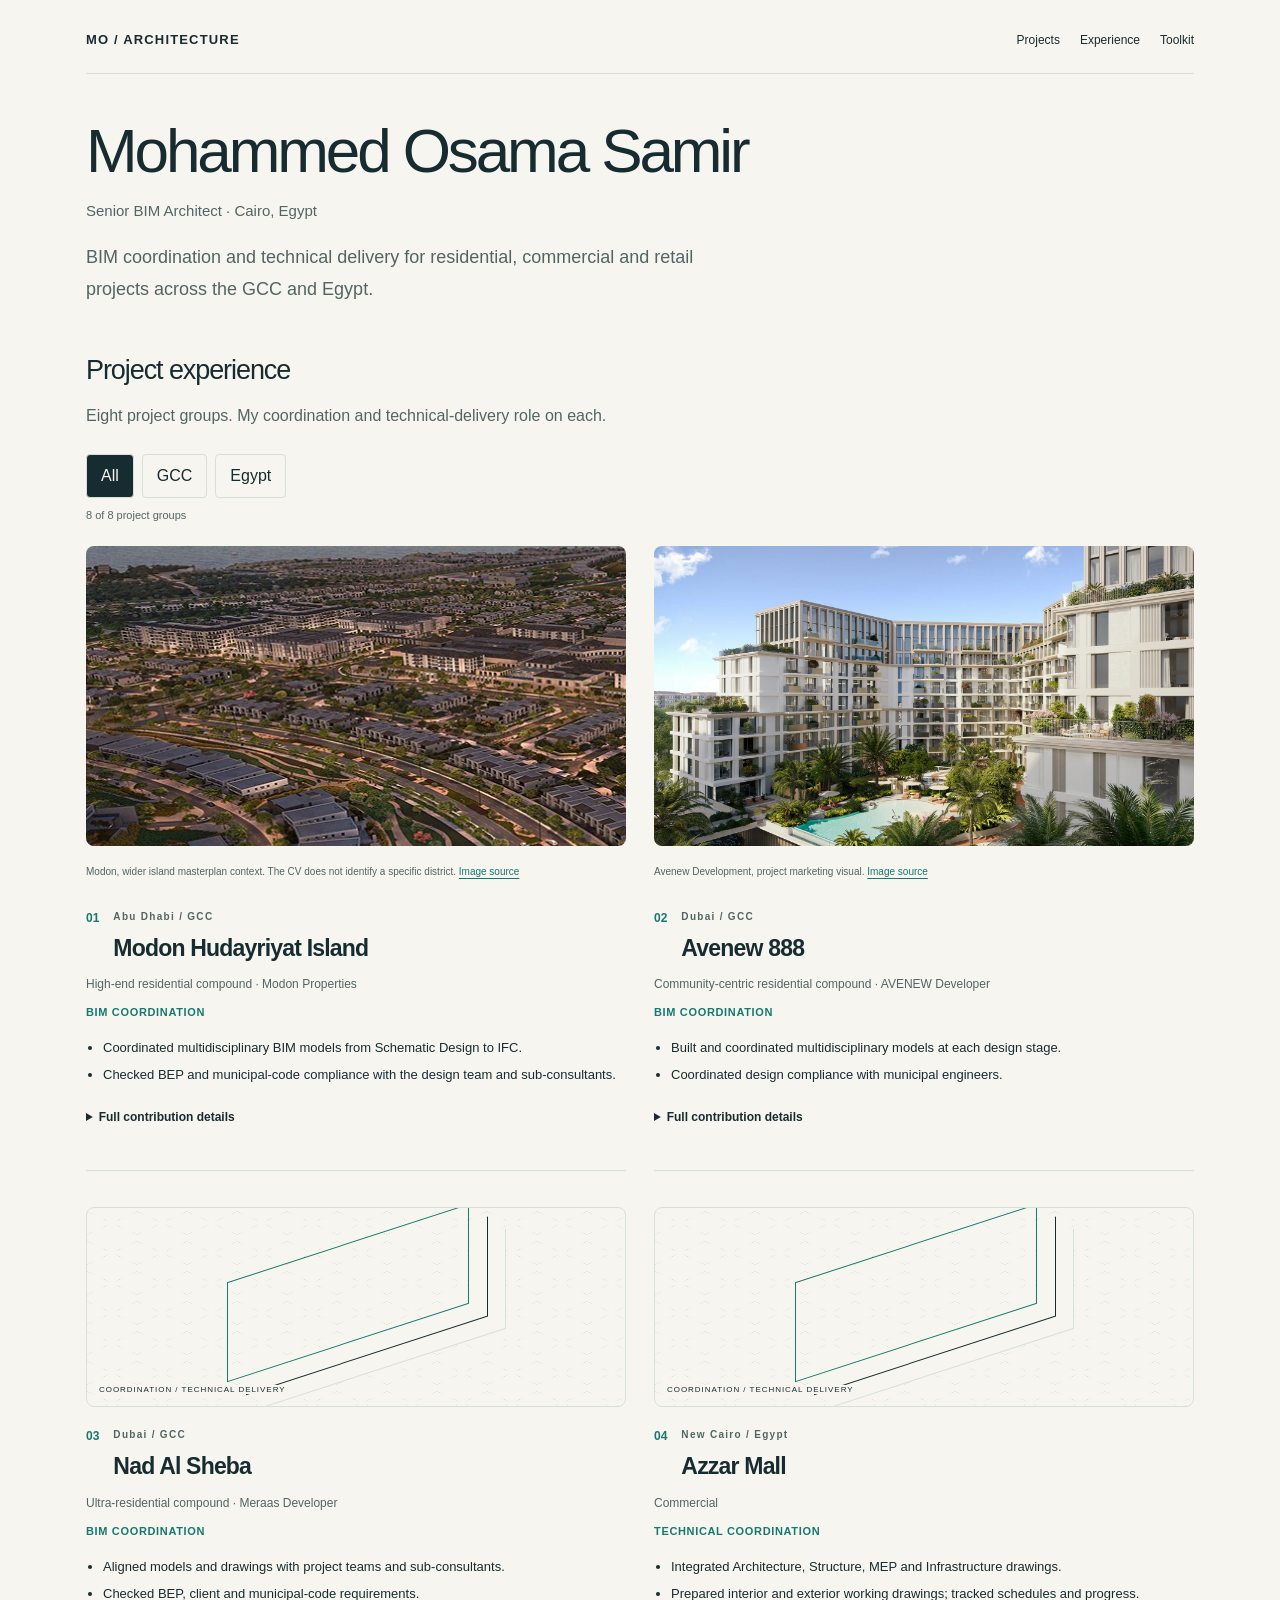
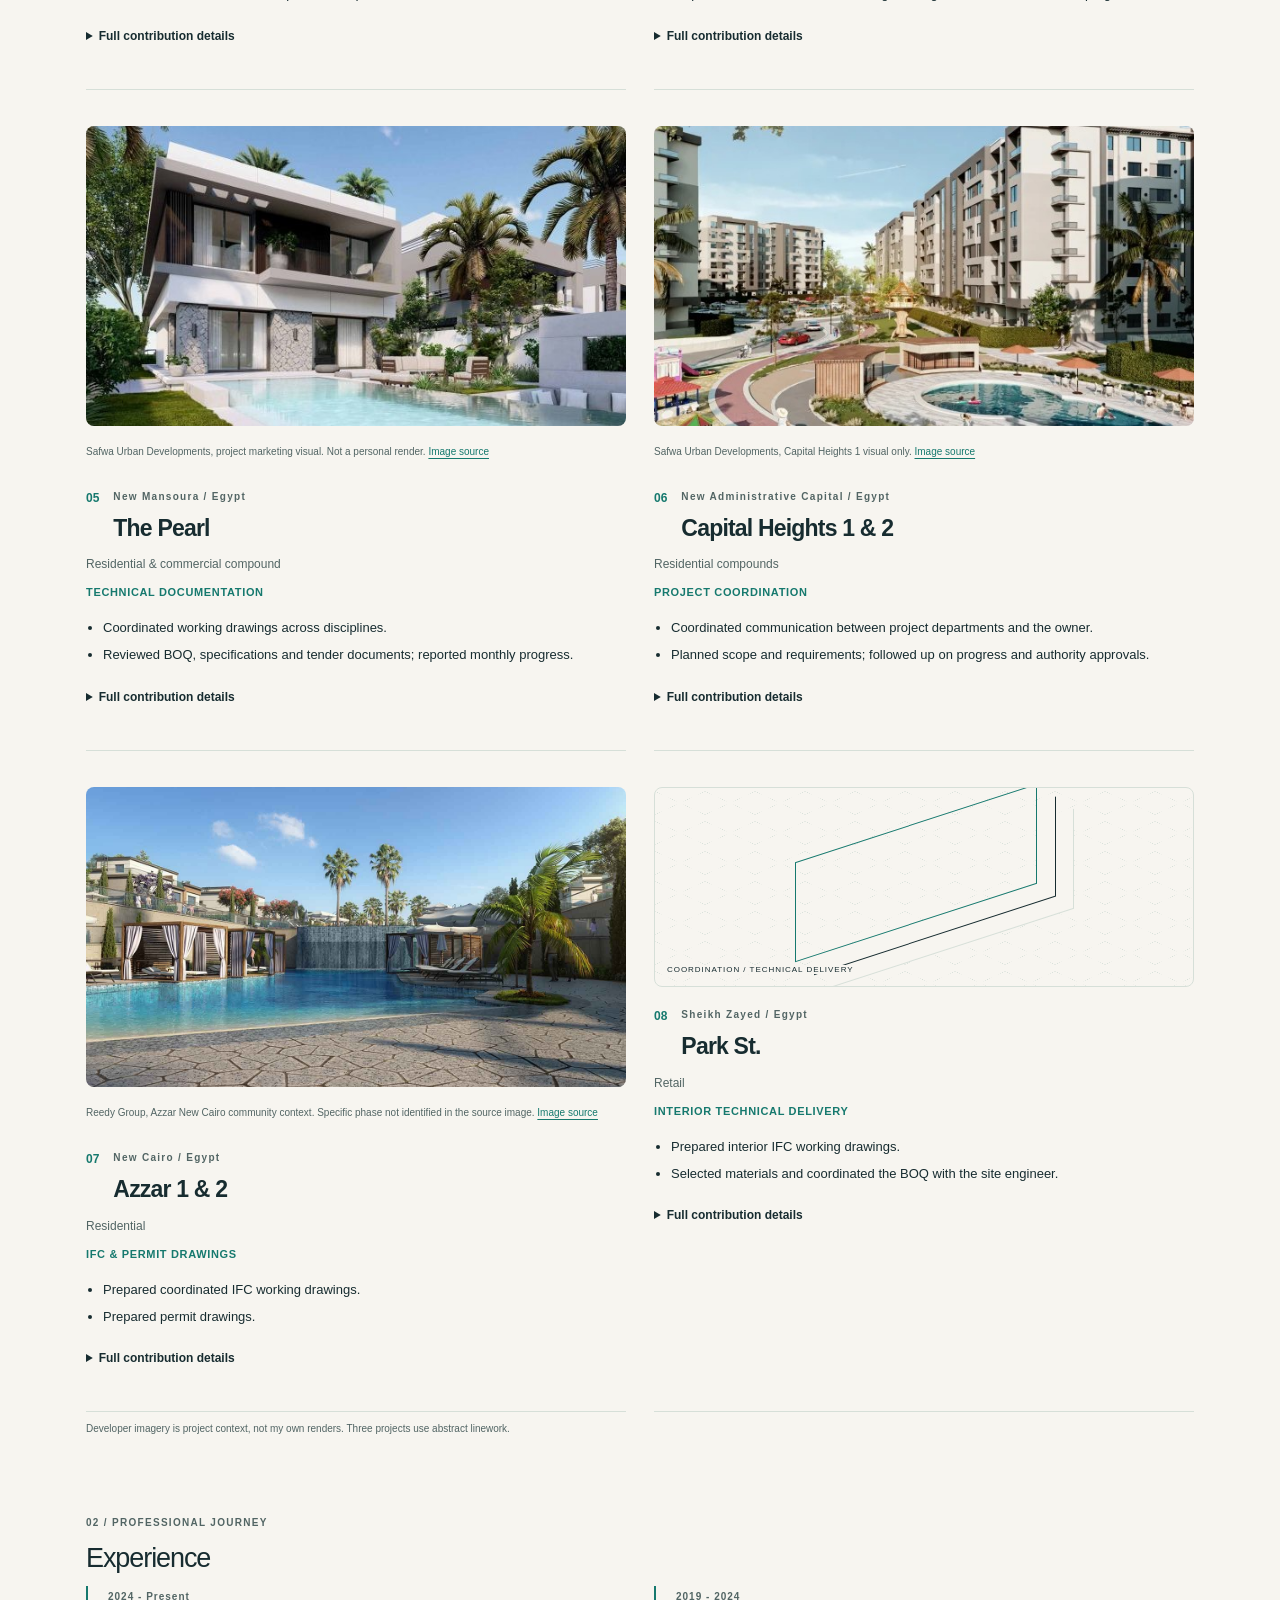
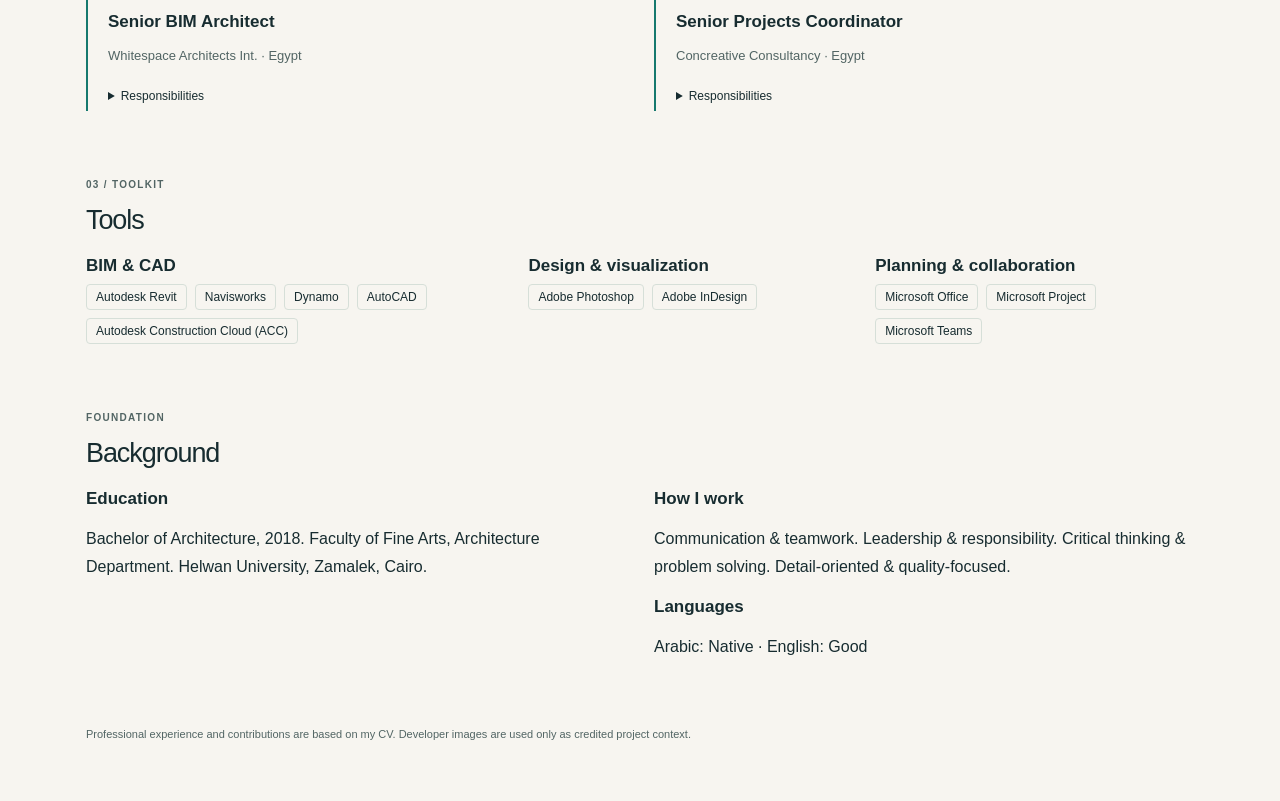
==== commit ea3987b2: "Update index.html (via Pages CMS)" ====
--- a/index.html
+++ b/index.html
@@ -1,3 +1,3 @@
 <!doctype html>
-<html lang="en"><head><meta charset="utf-8"><meta name="viewport" content="width=device-width,initial-scale=1"><meta name="description" content="Mohammed Osama Samir, Senior BIM Architect. Coordinated architectural models and technical delivery across the GCC and Egypt."><meta name="theme-color" content="#172c30"><title>Mohammed Osama | BIM Architecture</title><link rel="stylesheet" href="/2-style.css"><style>header{padding-top:44px}header h1{font-size:clamp(32px,5vw,62px);font-weight:400;letter-spacing:-.05em;line-height:1.05}.fact{font-size:15px}.concise-intro{max-width:670px;font-size:18px;line-height:1.6;color:var(--ds-ink-2);margin:18px 0 8px}#projects{padding-top:20px}section>h2{font-size:27px;margin:12px 0}.mo-project-grid{gap:36px 28px}.mo-project-image{aspect-ratio:1.8}.mo-project h3{font-size:23px}.contribution-brief{font-size:13px;line-height:1.6;padding-left:17px}.mo-focus{font-size:11px;letter-spacing:.06em;text-transform:uppercase;color:var(--ds-teal)}.mo-credit{margin-bottom:12px;font-size:10px}.mo-details summary,summary{cursor:pointer;font-size:12px;padding:8px 0}.mo-timeline li{font-size:13px;line-height:1.6}.mo-project{animation:appear .45s ease both}.mo-project:nth-child(even){animation-delay:.08s}@keyframes appear{from{opacity:0;transform:translateY(12px)}to{opacity:1;transform:translateY(0)}}@media(prefers-reduced-motion:reduce){.mo-project{animation:none}}@media(max-width:600px){header{padding-top:32px}.concise-intro{font-size:16px}.mo-project-grid{gap:30px}.site-nav{padding-bottom:20px}.mo-project-image{aspect-ratio:1.55}}</style></head><body><main class="mo-root" id="portfolio"><div class="site-nav"><a href="#" class="brand">MO / ARCHITECTURE</a><nav aria-label="Main"><a href="#projects">Projects</a><a href="#experience">Experience</a><a href="#toolkit">Toolkit</a></nav></div><header><h1 id="name">Mohammed Osama Samir</h1><p class="fact" id="title">Senior BIM Architect · Cairo, Egypt</p></header><div class="concise-intro"><p id="intro">BIM coordination and technical delivery across the GCC and Egypt.</p></div><div id="headline" hidden></div><div id="about" hidden></div><button id="motion" hidden>Pause motion</button><section id="projects"><h2>Project experience</h2><p class="mo-section-intro">Eight project groups. My coordination and technical-delivery role on each.</p><div class="filters" aria-label="Explore by region"><button data-region="All" aria-pressed="true">All</button><button data-region="GCC" aria-pressed="false">GCC</button><button data-region="Egypt" aria-pressed="false">Egypt</button></div><p class="mo-count" id="count" aria-live="polite"></p><div class="mo-project-grid" id="project-grid"></div><p class="mo-credit">Developer imagery is project context, not my own renders. Three projects use abstract linework.</p></section><section id="experience"><p class="mo-eyebrow">02 / PROFESSIONAL JOURNEY</p><h2>Experience</h2><div class="mo-timeline" id="timeline"></div></section><section id="toolkit"><p class="mo-eyebrow">03 / TOOLKIT</p><h2>Tools</h2><div class="mo-skills" id="skills"></div></section><section><p class="mo-eyebrow">FOUNDATION</p><h2>Background</h2><div class="mo-foundation"><div><h3>Education</h3><p id="education"></p></div><div><h3>How I work</h3><p id="approach"></p><h3>Languages</h3><p id="languages"></p></div></div></section><footer>Professional experience and contributions are based on my CV. Developer images are used only as credited project context.</footer><p id="error" role="alert" hidden>The portfolio content could not load. Please refresh the page.</p></main><script>const $=s=>document.querySelector(s);const el=(t,c,txt)=>{const n=document.createElement(t);if(c)n.className=c;if(txt!==undefined)n.textContent=txt;return n};let projects=[];function render(region='All'){const grid=$('#project-grid');grid.replaceChildren();const shown=projects.filter(p=>region==='All'||p.region===region);$('#count').textContent=`${shown.length} of ${projects.length} project groups`;shown.forEach((p)=>{const a=el('article','mo-project');if(p.image){const img=el('img','mo-project-image');img.src=p.image;img.alt=p.alt||p.name;img.loading='lazy';a.append(img);const credit=el('p','mo-credit',p.credit||'');if(p.url&&/^https:\/\//.test(p.url)){const l=el('a',null,'Image source');l.href=p.url;l.target='_blank';l.rel='noopener noreferrer';credit.append(document.createTextNode(' '),l)}a.append(credit)}else{const drawing=el('div','mo-drawing');drawing.setAttribute('aria-hidden','true');drawing.append(el('div'),el('span',null,'COORDINATION / TECHNICAL DELIVERY'));a.append(drawing)}const head=el('div','mo-project-head');const num=el('span','mo-number',String(p.n||projects.indexOf(p)+1).padStart(2,'0'));const h=el('div');h.append(el('p','mo-eyebrow',`${p.place} / ${p.region}`),el('h3',null,p.name));head.append(num,h);a.append(head,el('p','mo-type',p.type+(p.client?' · '+p.client:'')),el('p','mo-focus',p.focus));const brief=el('ul','contribution-brief');(p.highlights||p.roles||[]).slice(0,2).forEach(t=>brief.append(el('li',null,t)));a.append(brief);const det=el('details','mo-details');det.append(el('summary',null,'Full contribution details'));const ul=el('ul');(p.roles||[]).forEach(r=>ul.append(el('li',null,r)));det.append(ul);a.append(det);grid.append(a)})}document.querySelectorAll('[data-region]').forEach(b=>b.addEventListener('click',()=>{document.querySelectorAll('[data-region]').forEach(x=>x.setAttribute('aria-pressed',String(x===b)));render(b.dataset.region)}));let paused=matchMedia('(prefers-reduced-motion: reduce)').matches;function setMotion(){ $('#portfolio').classList.toggle('mo-still',paused);$('#motion').textContent=paused?'Resume motion':'Pause motion';$('#motion').setAttribute('aria-pressed',String(paused))}$('#motion').addEventListener('click',()=>{paused=!paused;setMotion()});setMotion();Promise.all([fetch('/4-site.json').then(r=>{if(!r.ok)throw Error();return r.json()}),fetch('/5-projects.json').then(r=>{if(!r.ok)throw Error();return r.json()})]).then(([s,p])=>{projects=p.map(x=>({...x,image:({'/hud.jpg':'/7-hud.jpg','/ave.jpg':'/8-ave.jpg','/pearl.jpg':'/9-pearl.jpg','/cap.jpg':'/10-cap.jpg','/azzar.jpg':'/11-azzar.jpg'})[x.image]||x.image}));for(const key of ['name','headline','intro','about','education','languages','approach'])$('#'+key).textContent=s[key];$('#title').textContent=s.title+' · '+s.location;for(const x of s.experience){const a=el('article');a.append(el('span','mo-date',x.dates),el('h3',null,x.title),el('p','mo-employer',x.company));const u=el('ul');x.points.forEach(t=>u.append(el('li',null,t)));const det=el('details');det.append(el('summary',null,'Responsibilities'),u);a.append(det);$('#timeline').append(a)}for(const x of s.skills){const a=el('div'),tags=el('div','mo-tags');a.append(el('h3',null,x.title));x.items.forEach(t=>tags.append(el('span',null,t)));a.append(tags);$('#skills').append(a)}render()}).catch(()=>$('#error').hidden=false);
+<html lang="en"><head><meta charset="utf-8"><meta name="viewport" content="width=device-width,initial-scale=1"><meta name="description" content="Mohammed Osama Samir, Senior BIM Architect. Coordinated architectural models and technical delivery across the GCC and Egypt."><meta name="theme-color" content="#172c30"><title>Mohammed Osama | BIM Architecture</title><link rel="stylesheet" href="/2-style.css"><style>header{padding-top:44px}header h1{font-size:clamp(32px,5vw,62px);font-weight:400;letter-spacing:-.05em;line-height:1.05}.fact{font-size:15px}.concise-intro{max-width:670px;font-size:18px;line-height:1.6;color:var(--ds-ink-2);margin:18px 0 8px}#projects{padding-top:20px}section>h2{font-size:27px;margin:12px 0}.mo-project-grid{gap:36px 28px}.mo-project-image{aspect-ratio:1.8}.mo-project h3{font-size:23px}.contribution-brief{font-size:13px;line-height:1.6;padding-left:17px}.mo-focus{font-size:11px;letter-spacing:.06em;text-transform:uppercase;color:var(--ds-teal)}.mo-credit{margin-bottom:12px;font-size:10px}.mo-details summary,summary{cursor:pointer;font-size:12px;padding:8px 0}.mo-timeline li{font-size:13px;line-height:1.6}.mo-project{animation:appear .45s ease both}.mo-project:nth-child(even){animation-delay:.08s}@keyframes appear{from{opacity:0;transform:translateY(12px)}to{opacity:1;transform:translateY(0)}}@media(prefers-reduced-motion:reduce){.mo-project{animation:none}}@media(max-width:600px){header{padding-top:32px}.concise-intro{font-size:16px}.mo-project-grid{gap:30px}.site-nav{padding-bottom:20px}.mo-project-image{aspect-ratio:1.55}}</style></head><body><main class="mo-root" id="portfolio"><div class="site-nav"><a href="#" class="brand">MO / ARCHITECTURE</a><nav aria-label="Main"><a href="#projects">Projects</a><a href="#experience">Experience</a><a href="#toolkit">Toolkit</a></nav></div><header><h1 id="name">Mohammed Osama Samir</h1><p class="fact" id="title">Senior BIM Architect · Cairo, Egypt</p></header><div class="concise-intro"><p id="intro">BIM coordination and technical delivery across the GCC and Egypt.</p></div><div id="headline" hidden></div><div id="about" hidden></div><button id="motion" hidden>Pause motion</button><section id="projects"><h2>Project experience</h2><p class="mo-section-intro">Eight project groups. My coordination and technical-delivery role on each.</p><div class="filters" aria-label="Explore by region"><button data-region="All" aria-pressed="true">All</button><button data-region="GCC" aria-pressed="false">GCC</button><button data-region="Egypt" aria-pressed="false">Egypt</button></div><p class="mo-count" id="count" aria-live="polite"></p><div class="mo-project-grid" id="project-grid"></div><p class="mo-credit">Developer imagery is project context, not my own renders. Three projects use abstract linework.</p></section><section id="experience"><p class="mo-eyebrow">02 / PROFESSIONAL JOURNEY</p><h2>Experience</h2><div class="mo-timeline" id="timeline"></div></section><section id="toolkit"><p class="mo-eyebrow">03 / TOOLKIT</p><h2>Tools</h2><div class="mo-skills" id="skills"></div></section><section><p class="mo-eyebrow">FOUNDATION</p><h2>Background</h2><div class="mo-foundation"><div><h3>Education</h3><p id="education"></p></div><div><h3>How I work</h3><p id="approach"></p><h3>Languages</h3><p id="languages"></p></div></div></section><footer>Professional experience and contributions are based on my CV. Developer images are used only as credited project context.</footer><p id="error" role="alert" hidden>The portfolio content could not load. Please refresh the page.</p></main><script>const $=s=>document.querySelector(s);const el=(t,c,txt)=>{const n=document.createElement(t);if(c)n.className=c;if(txt!==undefined)n.textContent=txt;return n};let projects=[];function render(region='All'){const grid=$('#project-grid');grid.replaceChildren();const shown=projects.filter(p=>region==='All'||p.region===region);$('#count').textContent=`${shown.length} of ${projects.length} project groups`;shown.forEach((p)=>{const a=el('article','mo-project');if(p.image){const img=el('img','mo-project-image');img.src=p.image;img.alt=p.alt||p.name;img.loading='lazy';a.append(img);const credit=el('p','mo-credit',p.credit||'');if(p.url&&/^https:\/\//.test(p.url)){const l=el('a',null,'Image source');l.href=p.url;l.target='_blank';l.rel='noopener noreferrer';credit.append(document.createTextNode(' '),l)}a.append(credit)}else{const drawing=el('div','mo-drawing');drawing.setAttribute('aria-hidden','true');drawing.append(el('div'),el('span',null,'COORDINATION / TECHNICAL DELIVERY'));a.append(drawing)}const head=el('div','mo-project-head');const num=el('span','mo-number',String(p.n||projects.indexOf(p)+1).padStart(2,'0'));const h=el('div');h.append(el('p','mo-eyebrow',`${p.place} / ${p.region}`),el('h3',null,p.name));head.append(num,h);a.append(head,el('p','mo-type',p.type+(p.client?' · '+p.client:'')),el('p','mo-focus',p.focus));const brief=el('ul','contribution-brief');(p.highlights||p.roles||[]).slice(0,2).forEach(t=>brief.append(el('li',null,t)));a.append(brief);const det=el('details','mo-details');det.append(el('summary',null,'Full contribution details'));const ul=el('ul');(p.roles||[]).forEach(r=>ul.append(el('li',null,r)));det.append(ul);a.append(det);grid.append(a)})}document.querySelectorAll('[data-region]').forEach(b=>b.addEventListener('click',()=>{document.querySelectorAll('[data-region]').forEach(x=>x.setAttribute('aria-pressed',String(x===b)));render(b.dataset.region)}));let paused=matchMedia('(prefers-reduced-motion: reduce)').matches;function setMotion(){ $('#portfolio').classList.toggle('mo-still',paused);$('#motion').textContent=paused?'Resume motion':'Pause motion';$('#motion').setAttribute('aria-pressed',String(paused))}$('#motion').addEventListener('click',()=>{paused=!paused;setMotion()});setMotion();Promise.all([fetch('/4-site.json',{cache:'no-store'}).then(r=>{if(!r.ok)throw Error();return r.json()}),fetch('/5-projects.json',{cache:'no-store'}).then(r=>{if(!r.ok)throw Error();return r.json()})]).then(([s,p])=>{projects=p.map(x=>({...x,image:({'/hud.jpg':'/7-hud.jpg','/ave.jpg':'/8-ave.jpg','/pearl.jpg':'/9-pearl.jpg','/cap.jpg':'/10-cap.jpg','/azzar.jpg':'/11-azzar.jpg'})[x.image]||x.image}));for(const key of ['name','headline','intro','about','education','languages','approach'])$('#'+key).textContent=s[key];$('#title').textContent=s.title+' · '+s.location;for(const x of s.experience){const a=el('article');a.append(el('span','mo-date',x.dates),el('h3',null,x.title),el('p','mo-employer',x.company));const u=el('ul');x.points.forEach(t=>u.append(el('li',null,t)));const det=el('details');det.append(el('summary',null,'Responsibilities'),u);a.append(det);$('#timeline').append(a)}for(const x of s.skills){const a=el('div'),tags=el('div','mo-tags');a.append(el('h3',null,x.title));x.items.forEach(t=>tags.append(el('span',null,t)));a.append(tags);$('#skills').append(a)}render()}).catch(()=>$('#error').hidden=false);
 </script></body></html>
